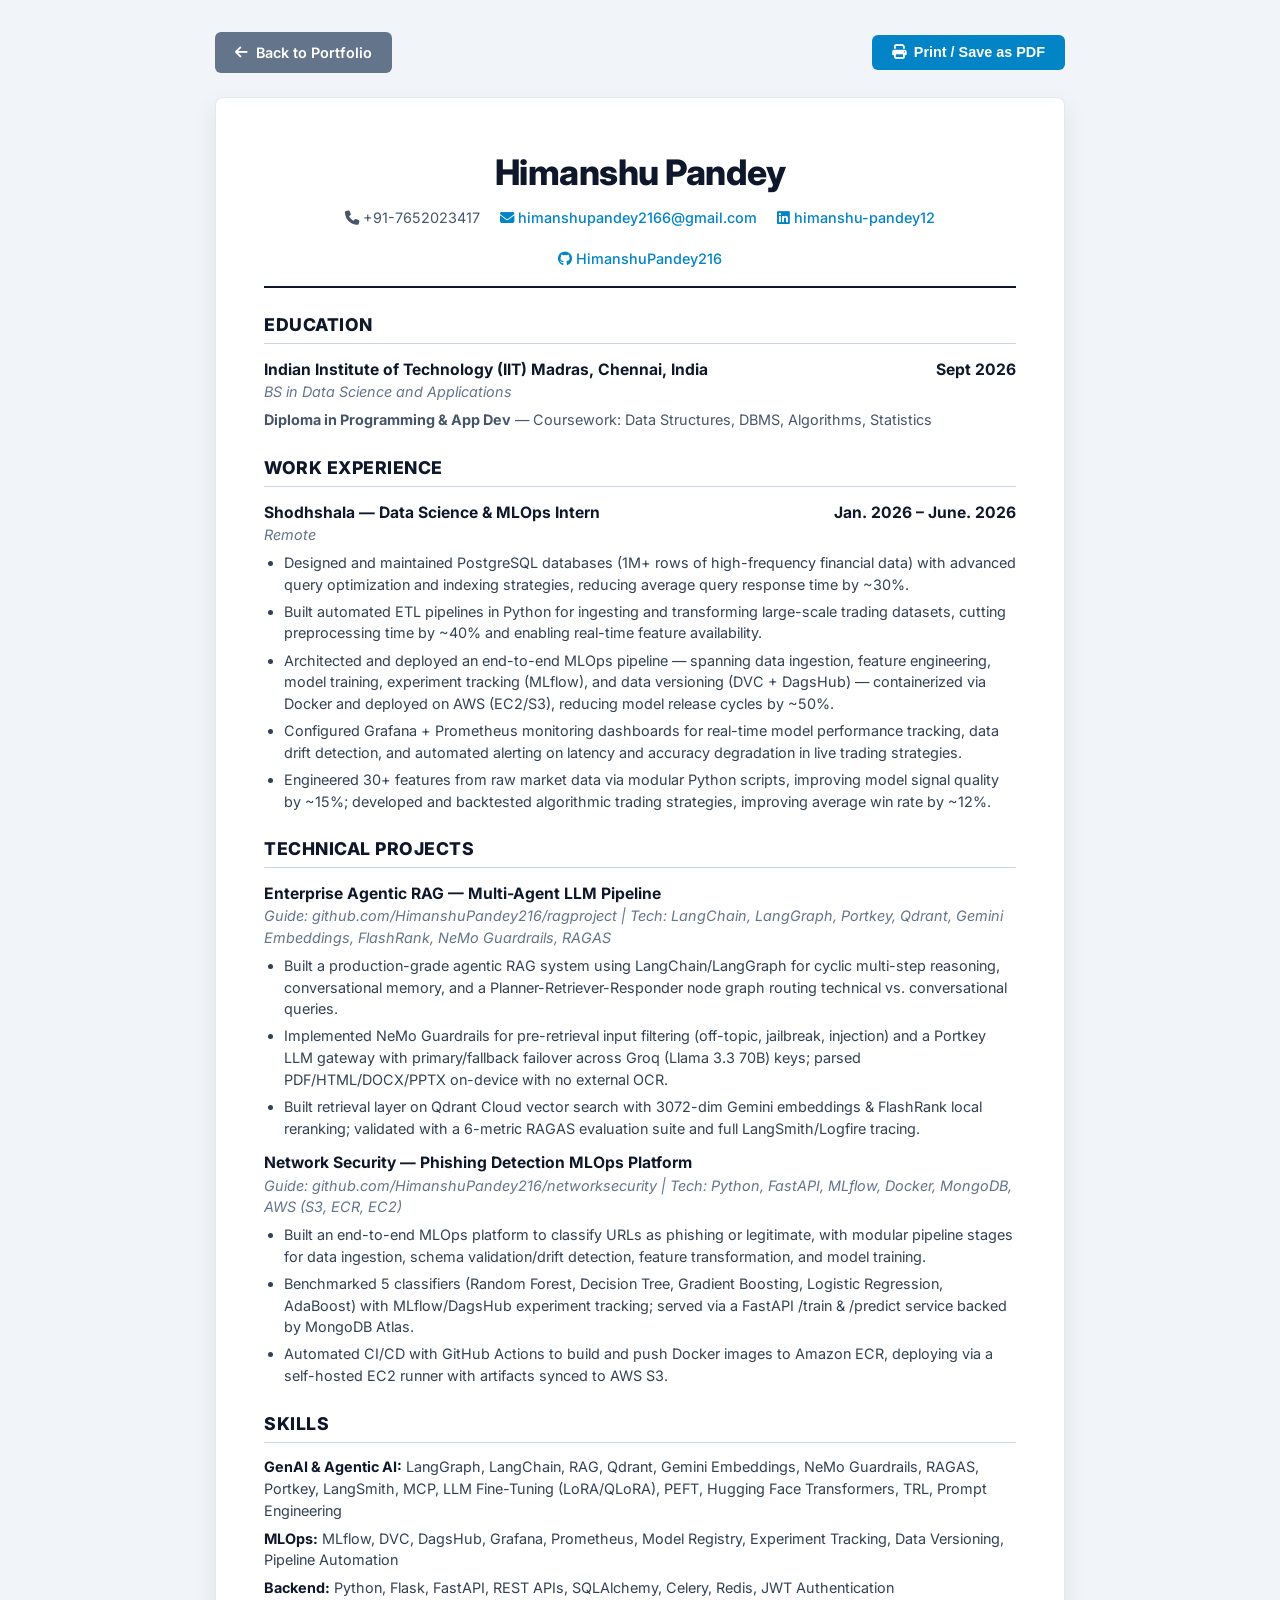
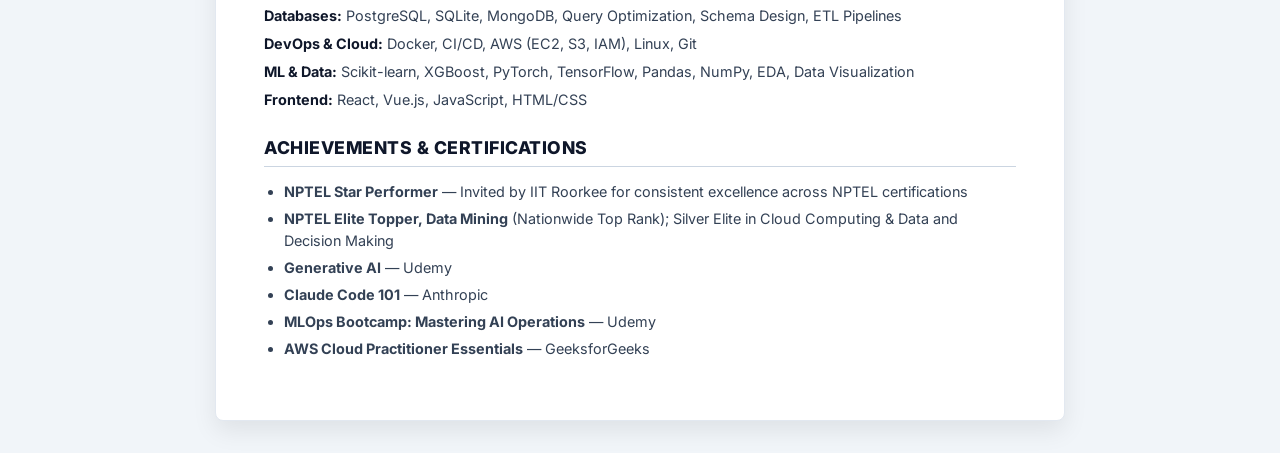
==== assets/resume.html @ 131a30d6 "Initial commit: Himanshu Pandey portfolio & resume" ====
<!DOCTYPE html>
<html lang="en">
<head>
  <meta charset="UTF-8">
  <meta name="viewport" content="width=device-width, initial-scale=1.0">
  <title>Himanshu Pandey - Resume</title>
  <link rel="preconnect" href="https://fonts.googleapis.com">
  <link rel="preconnect" href="https://fonts.gstatic.com" crossorigin>
  <link href="https://fonts.googleapis.com/css2?family=Inter:wght@400;500;600;700;800&display=swap" rel="stylesheet">
  <link rel="stylesheet" href="https://cdnjs.cloudflare.com/ajax/libs/font-awesome/6.5.1/css/all.min.css">
  <style>
    :root {
      --primary: #0f172a;
      --accent: #0284c7;
      --text: #334155;
      --border: #e2e8f0;
    }
    *, *::before, *::after { box-sizing: border-box; margin: 0; padding: 0; }
    body {
      font-family: 'Inter', sans-serif;
      color: var(--text);
      line-height: 1.5;
      background: #f1f5f9;
      padding: 2rem 1rem;
    }
    .page-actions {
      max-width: 850px;
      margin: 0 auto 1.5rem auto;
      display: flex;
      justify-content: space-between;
      align-items: center;
    }
    .btn {
      display: inline-flex;
      align-items: center;
      gap: 0.5rem;
      padding: 0.6rem 1.25rem;
      background: #0284c7;
      color: #ffffff;
      border-radius: 6px;
      text-decoration: none;
      font-weight: 600;
      font-size: 0.9rem;
      border: none;
      cursor: pointer;
    }
    .btn:hover { background: #0369a1; }
    .btn-secondary { background: #64748b; }
    .btn-secondary:hover { background: #475569; }

    .resume-container {
      max-width: 850px;
      margin: 0 auto;
      background: #ffffff;
      padding: 3rem;
      border-radius: 8px;
      box-shadow: 0 10px 25px rgba(0,0,0,0.08);
      border: 1px solid var(--border);
    }
    .header {
      text-align: center;
      border-bottom: 2px solid var(--primary);
      padding-bottom: 1rem;
      margin-bottom: 1.5rem;
    }
    .name {
      font-size: 2.2rem;
      font-weight: 800;
      color: var(--primary);
      letter-spacing: -0.5px;
    }
    .contact-line {
      display: flex;
      justify-content: center;
      flex-wrap: wrap;
      gap: 1.25rem;
      margin-top: 0.5rem;
      font-size: 0.9rem;
      color: #475569;
    }
    .contact-line a { color: #0284c7; text-decoration: none; font-weight: 500; }
    .contact-line a:hover { text-decoration: underline; }

    .section-title {
      font-size: 1.1rem;
      font-weight: 800;
      color: var(--primary);
      text-transform: uppercase;
      letter-spacing: 0.5px;
      border-bottom: 1.5px solid #cbd5e1;
      padding-bottom: 0.3rem;
      margin: 1.5rem 0 0.85rem 0;
    }

    .item-header {
      display: flex;
      justify-content: space-between;
      align-items: baseline;
      font-weight: 700;
      color: var(--primary);
      font-size: 0.98rem;
    }
    .item-sub {
      display: flex;
      justify-content: space-between;
      font-style: italic;
      color: #64748b;
      font-size: 0.9rem;
      margin-bottom: 0.4rem;
    }
    ul {
      padding-left: 1.25rem;
      margin-bottom: 0.75rem;
    }
    li {
      margin-bottom: 0.35rem;
      font-size: 0.9rem;
      color: #334155;
    }
    .skills-row {
      font-size: 0.9rem;
      margin-bottom: 0.4rem;
    }
    .skills-row strong { color: var(--primary); }

    @media print {
      body { background: #fff; padding: 0; }
      .page-actions { display: none; }
      .resume-container { box-shadow: none; border: none; padding: 0; }
    }
  </style>
</head>
<body>

  <div class="page-actions">
    <a href="../index.html" class="btn btn-secondary"><i class="fa-solid fa-arrow-left"></i> Back to Portfolio</a>
    <button onclick="window.print()" class="btn"><i class="fa-solid fa-print"></i> Print / Save as PDF</button>
  </div>

  <div class="resume-container">
    <header class="header">
      <h1 class="name">Himanshu Pandey</h1>
      <div class="contact-line">
        <span><i class="fa-solid fa-phone"></i> +91-7652023417</span>
        <a href="mailto:himanshupandey2166@gmail.com"><i class="fa-solid fa-envelope"></i> himanshupandey2166@gmail.com</a>
        <a href="https://linkedin.com/in/himanshu-pandey12" target="_blank"><i class="fa-brands fa-linkedin"></i> himanshu-pandey12</a>
        <a href="https://github.com/HimanshuPandey216" target="_blank"><i class="fa-brands fa-github"></i> HimanshuPandey216</a>
      </div>
    </header>

    <section>
      <h2 class="section-title">Education</h2>
      <div class="item-header">
        <span>Indian Institute of Technology (IIT) Madras, Chennai, India</span>
        <span>Sept 2026</span>
      </div>
      <div class="item-sub">
        <span>BS in Data Science and Applications</span>
      </div>
      <p style="font-size: 0.9rem; color: #475569;">
        <strong>Diploma in Programming & App Dev</strong> — Coursework: Data Structures, DBMS, Algorithms, Statistics
      </p>
    </section>

    <section>
      <h2 class="section-title">Work Experience</h2>
      <div class="item-header">
        <span>Shodhshala — Data Science & MLOps Intern</span>
        <span>Jan. 2026 – June. 2026</span>
      </div>
      <div class="item-sub">
        <span>Remote</span>
      </div>
      <ul>
        <li>Designed and maintained PostgreSQL databases (1M+ rows of high-frequency financial data) with advanced query optimization and indexing strategies, reducing average query response time by ~30%.</li>
        <li>Built automated ETL pipelines in Python for ingesting and transforming large-scale trading datasets, cutting preprocessing time by ~40% and enabling real-time feature availability.</li>
        <li>Architected and deployed an end-to-end MLOps pipeline — spanning data ingestion, feature engineering, model training, experiment tracking (MLflow), and data versioning (DVC + DagsHub) — containerized via Docker and deployed on AWS (EC2/S3), reducing model release cycles by ~50%.</li>
        <li>Configured Grafana + Prometheus monitoring dashboards for real-time model performance tracking, data drift detection, and automated alerting on latency and accuracy degradation in live trading strategies.</li>
        <li>Engineered 30+ features from raw market data via modular Python scripts, improving model signal quality by ~15%; developed and backtested algorithmic trading strategies, improving average win rate by ~12%.</li>
      </ul>
    </section>

    <section>
      <h2 class="section-title">Technical Projects</h2>
      <div class="item-header">
        <span>Enterprise Agentic RAG — Multi-Agent LLM Pipeline</span>
      </div>
      <div class="item-sub">
        <span>Guide: github.com/HimanshuPandey216/ragproject | Tech: LangChain, LangGraph, Portkey, Qdrant, Gemini Embeddings, FlashRank, NeMo Guardrails, RAGAS</span>
      </div>
      <ul>
        <li>Built a production-grade agentic RAG system using LangChain/LangGraph for cyclic multi-step reasoning, conversational memory, and a Planner-Retriever-Responder node graph routing technical vs. conversational queries.</li>
        <li>Implemented NeMo Guardrails for pre-retrieval input filtering (off-topic, jailbreak, injection) and a Portkey LLM gateway with primary/fallback failover across Groq (Llama 3.3 70B) keys; parsed PDF/HTML/DOCX/PPTX on-device with no external OCR.</li>
        <li>Built retrieval layer on Qdrant Cloud vector search with 3072-dim Gemini embeddings & FlashRank local reranking; validated with a 6-metric RAGAS evaluation suite and full LangSmith/Logfire tracing.</li>
      </ul>

      <div class="item-header" style="margin-top: 0.75rem;">
        <span>Network Security — Phishing Detection MLOps Platform</span>
      </div>
      <div class="item-sub">
        <span>Guide: github.com/HimanshuPandey216/networksecurity | Tech: Python, FastAPI, MLflow, Docker, MongoDB, AWS (S3, ECR, EC2)</span>
      </div>
      <ul>
        <li>Built an end-to-end MLOps platform to classify URLs as phishing or legitimate, with modular pipeline stages for data ingestion, schema validation/drift detection, feature transformation, and model training.</li>
        <li>Benchmarked 5 classifiers (Random Forest, Decision Tree, Gradient Boosting, Logistic Regression, AdaBoost) with MLflow/DagsHub experiment tracking; served via a FastAPI /train & /predict service backed by MongoDB Atlas.</li>
        <li>Automated CI/CD with GitHub Actions to build and push Docker images to Amazon ECR, deploying via a self-hosted EC2 runner with artifacts synced to AWS S3.</li>
      </ul>
    </section>

    <section>
      <h2 class="section-title">Skills</h2>
      <div class="skills-row">
        <strong>GenAI & Agentic AI:</strong> LangGraph, LangChain, RAG, Qdrant, Gemini Embeddings, NeMo Guardrails, RAGAS, Portkey, LangSmith, MCP, LLM Fine-Tuning (LoRA/QLoRA), PEFT, Hugging Face Transformers, TRL, Prompt Engineering
      </div>
      <div class="skills-row">
        <strong>MLOps:</strong> MLflow, DVC, DagsHub, Grafana, Prometheus, Model Registry, Experiment Tracking, Data Versioning, Pipeline Automation
      </div>
      <div class="skills-row">
        <strong>Backend:</strong> Python, Flask, FastAPI, REST APIs, SQLAlchemy, Celery, Redis, JWT Authentication
      </div>
      <div class="skills-row">
        <strong>Databases:</strong> PostgreSQL, SQLite, MongoDB, Query Optimization, Schema Design, ETL Pipelines
      </div>
      <div class="skills-row">
        <strong>DevOps & Cloud:</strong> Docker, CI/CD, AWS (EC2, S3, IAM), Linux, Git
      </div>
      <div class="skills-row">
        <strong>ML & Data:</strong> Scikit-learn, XGBoost, PyTorch, TensorFlow, Pandas, NumPy, EDA, Data Visualization
      </div>
      <div class="skills-row">
        <strong>Frontend:</strong> React, Vue.js, JavaScript, HTML/CSS
      </div>
    </section>

    <section>
      <h2 class="section-title">Achievements & Certifications</h2>
      <ul>
        <li><strong>NPTEL Star Performer</strong> — Invited by IIT Roorkee for consistent excellence across NPTEL certifications</li>
        <li><strong>NPTEL Elite Topper, Data Mining</strong> (Nationwide Top Rank); Silver Elite in Cloud Computing & Data and Decision Making</li>
        <li><strong>Generative AI</strong> — Udemy</li>
        <li><strong>Claude Code 101</strong> — Anthropic</li>
        <li><strong>MLOps Bootcamp: Mastering AI Operations</strong> — Udemy</li>
        <li><strong>AWS Cloud Practitioner Essentials</strong> — GeeksforGeeks</li>
      </ul>
    </section>
  </div>

</body>
</html>
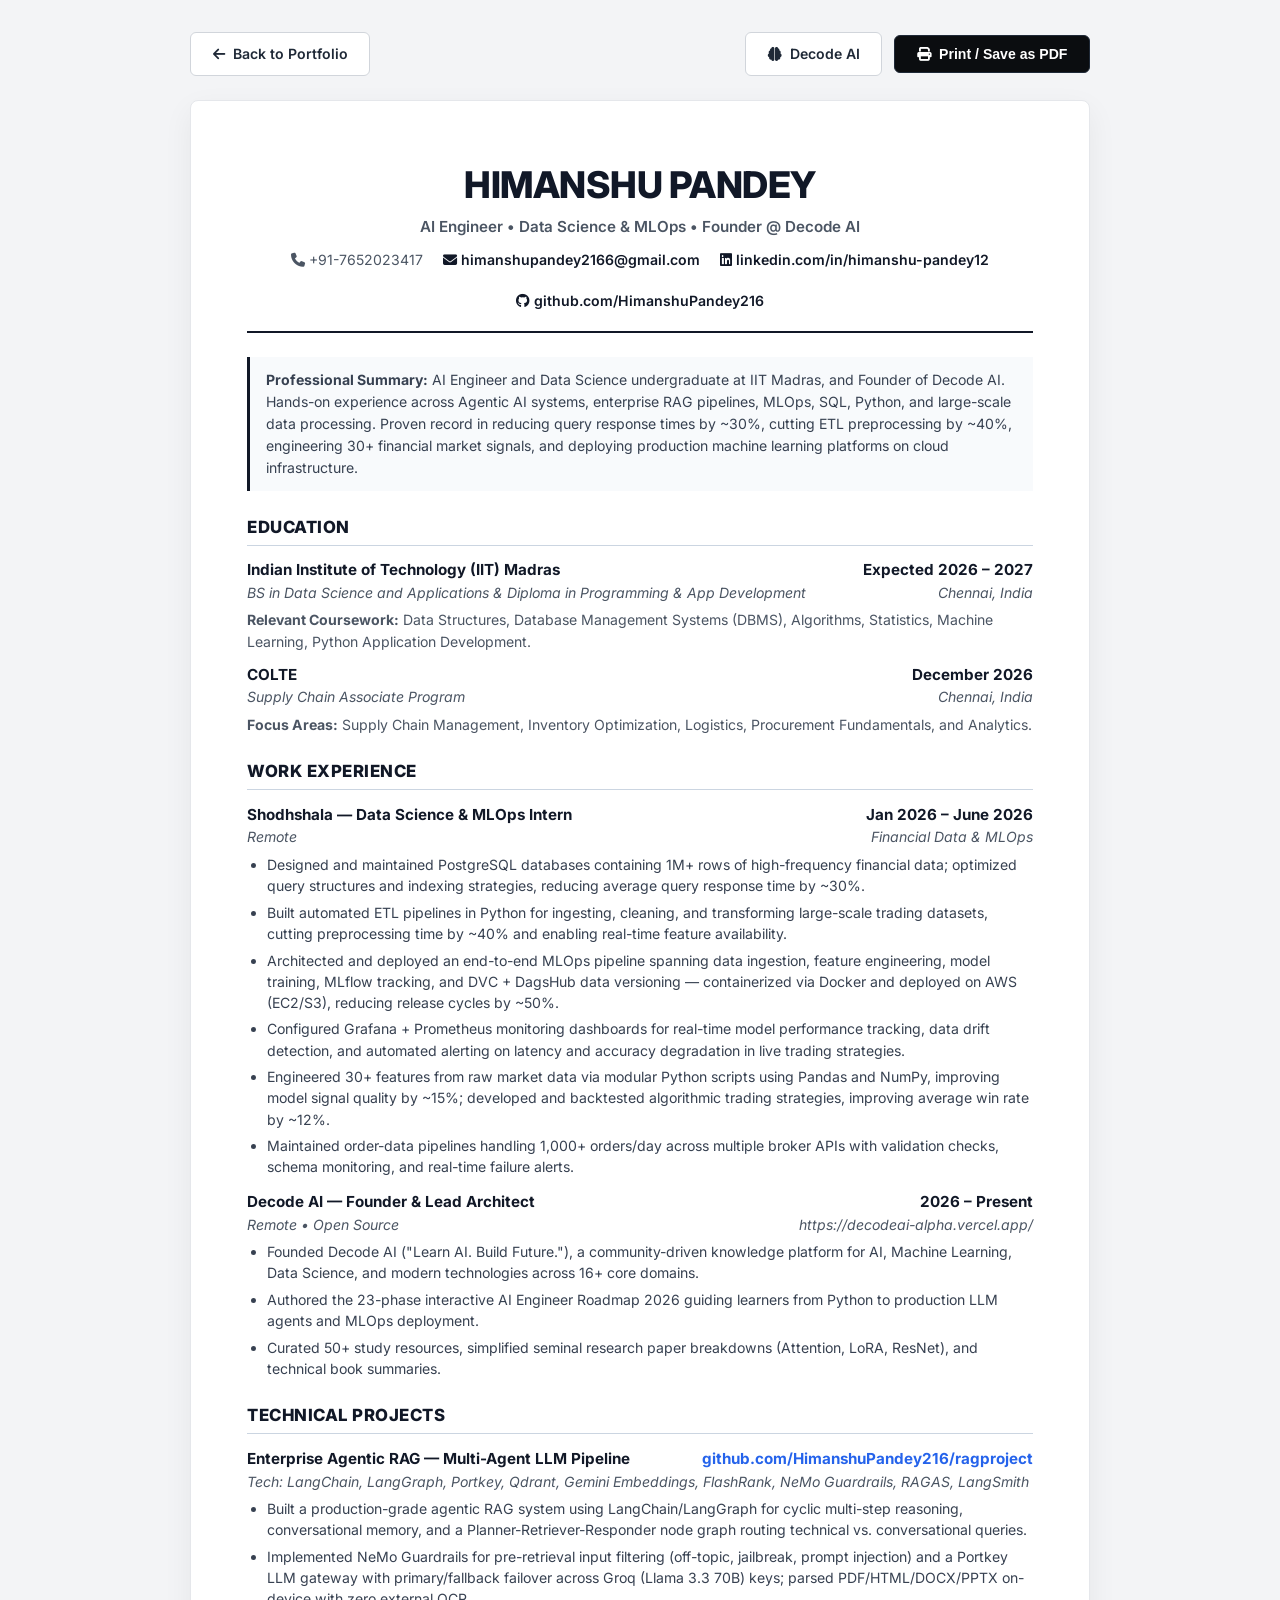
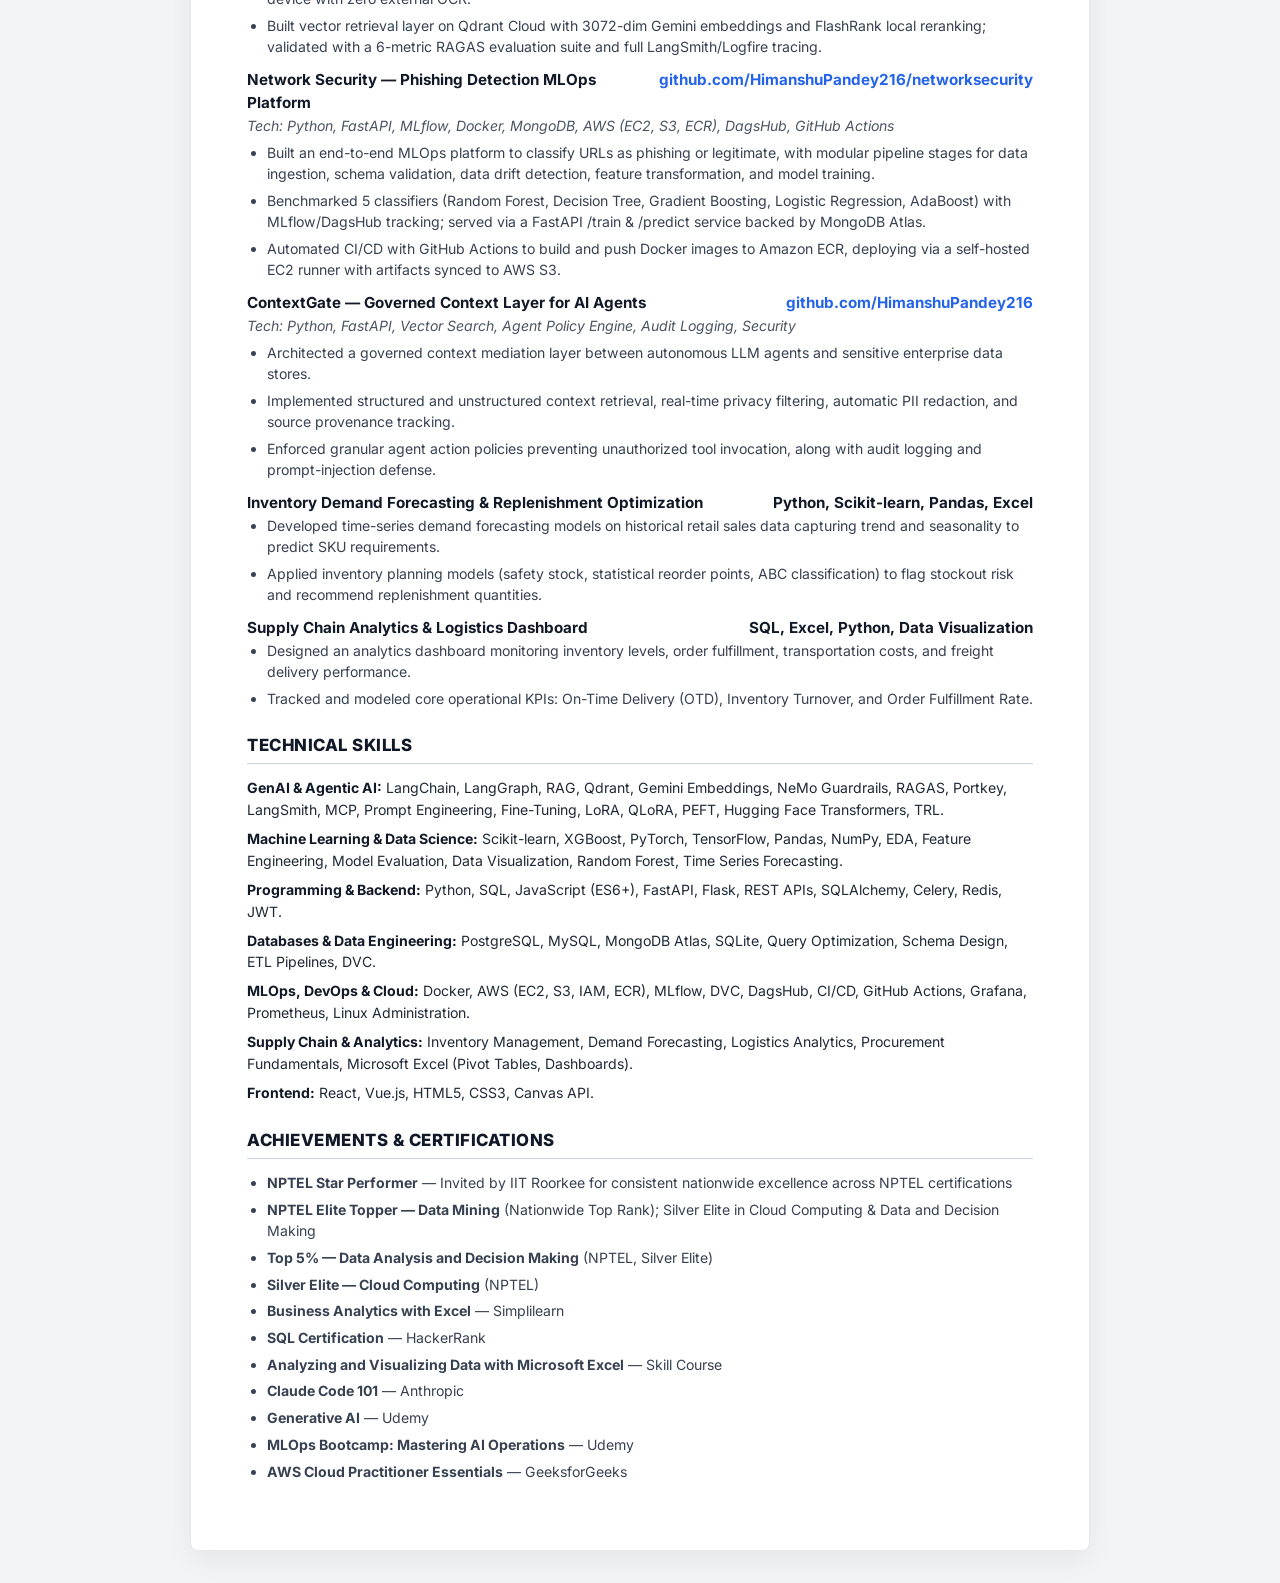
==== commit 94365809: "Complete redesign: Premium Dark Editorial Tech transformation with merged resumes, ContextGate, Supp" ====
--- a/assets/resume.html
+++ b/assets/resume.html
@@ -3,88 +3,109 @@
 <head>
   <meta charset="UTF-8">
   <meta name="viewport" content="width=device-width, initial-scale=1.0">
-  <title>Himanshu Pandey - Resume</title>
+  <title>Himanshu Pandey — Resume | AI Engineer & Data Science</title>
   <link rel="preconnect" href="https://fonts.googleapis.com">
   <link rel="preconnect" href="https://fonts.gstatic.com" crossorigin>
-  <link href="https://fonts.googleapis.com/css2?family=Inter:wght@400;500;600;700;800&display=swap" rel="stylesheet">
+  <link href="https://fonts.googleapis.com/css2?family=Inter:wght@400;500;600;700;800&family=JetBrains+Mono:wght@400;500;600&display=swap" rel="stylesheet">
   <link rel="stylesheet" href="https://cdnjs.cloudflare.com/ajax/libs/font-awesome/6.5.1/css/all.min.css">
   <style>
     :root {
-      --primary: #0f172a;
-      --accent: #0284c7;
-      --text: #334155;
-      --border: #e2e8f0;
+      --primary: #0b0d10;
+      --accent: #2563eb;
+      --text: #1f2937;
+      --text-muted: #4b5563;
+      --border: #e5e7eb;
+      --bg: #f3f4f6;
     }
     *, *::before, *::after { box-sizing: border-box; margin: 0; padding: 0; }
     body {
-      font-family: 'Inter', sans-serif;
+      font-family: 'Inter', -apple-system, BlinkMacSystemFont, sans-serif;
       color: var(--text);
       line-height: 1.5;
-      background: #f1f5f9;
+      background: var(--bg);
       padding: 2rem 1rem;
     }
     .page-actions {
-      max-width: 850px;
+      max-width: 900px;
       margin: 0 auto 1.5rem auto;
       display: flex;
       justify-content: space-between;
       align-items: center;
+      gap: 1rem;
     }
     .btn {
       display: inline-flex;
       align-items: center;
       gap: 0.5rem;
-      padding: 0.6rem 1.25rem;
-      background: #0284c7;
+      padding: 0.65rem 1.35rem;
+      background: #0b0d10;
       color: #ffffff;
       border-radius: 6px;
       text-decoration: none;
       font-weight: 600;
-      font-size: 0.9rem;
-      border: none;
+      font-size: 0.88rem;
+      border: 1px solid #1f2937;
       cursor: pointer;
-    }
-    .btn:hover { background: #0369a1; }
-    .btn-secondary { background: #64748b; }
-    .btn-secondary:hover { background: #475569; }
+      transition: all 0.2s;
+    }
+    .btn:hover { background: #1f2937; }
+    .btn-secondary { background: #ffffff; color: #1f2937; border: 1px solid #d1d5db; }
+    .btn-secondary:hover { background: #f9fafb; border-color: #9ca3af; }
 
     .resume-container {
-      max-width: 850px;
+      max-width: 900px;
       margin: 0 auto;
       background: #ffffff;
-      padding: 3rem;
+      padding: 3.5rem;
       border-radius: 8px;
-      box-shadow: 0 10px 25px rgba(0,0,0,0.08);
+      box-shadow: 0 10px 30px rgba(0,0,0,0.06);
       border: 1px solid var(--border);
     }
     .header {
       text-align: center;
-      border-bottom: 2px solid var(--primary);
-      padding-bottom: 1rem;
+      border-bottom: 2px solid #111827;
+      padding-bottom: 1.25rem;
       margin-bottom: 1.5rem;
     }
     .name {
-      font-size: 2.2rem;
+      font-size: 2.3rem;
       font-weight: 800;
-      color: var(--primary);
+      color: #111827;
       letter-spacing: -0.5px;
+      text-transform: uppercase;
+    }
+    .tagline-sub {
+      font-size: 0.95rem;
+      font-weight: 600;
+      color: #4b5563;
+      margin-top: 0.25rem;
     }
     .contact-line {
       display: flex;
       justify-content: center;
       flex-wrap: wrap;
       gap: 1.25rem;
-      margin-top: 0.5rem;
-      font-size: 0.9rem;
-      color: #475569;
-    }
-    .contact-line a { color: #0284c7; text-decoration: none; font-weight: 500; }
-    .contact-line a:hover { text-decoration: underline; }
+      margin-top: 0.65rem;
+      font-size: 0.88rem;
+      color: #4b5563;
+    }
+    .contact-line a { color: #111827; text-decoration: none; font-weight: 600; }
+    .contact-line a:hover { text-decoration: underline; color: #2563eb; }
+
+    .summary-box {
+      background: #f8fafc;
+      border-left: 3px solid #111827;
+      padding: 0.75rem 1rem;
+      font-size: 0.88rem;
+      color: #374151;
+      margin-bottom: 1.5rem;
+      line-height: 1.55;
+    }
 
     .section-title {
-      font-size: 1.1rem;
+      font-size: 1.05rem;
       font-weight: 800;
-      color: var(--primary);
+      color: #111827;
       text-transform: uppercase;
       letter-spacing: 0.5px;
       border-bottom: 1.5px solid #cbd5e1;
@@ -97,15 +118,15 @@
       justify-content: space-between;
       align-items: baseline;
       font-weight: 700;
-      color: var(--primary);
-      font-size: 0.98rem;
+      color: #111827;
+      font-size: 0.95rem;
     }
     .item-sub {
       display: flex;
       justify-content: space-between;
       font-style: italic;
-      color: #64748b;
-      font-size: 0.9rem;
+      color: #4b5563;
+      font-size: 0.88rem;
       margin-bottom: 0.4rem;
     }
     ul {
@@ -114,14 +135,16 @@
     }
     li {
       margin-bottom: 0.35rem;
-      font-size: 0.9rem;
-      color: #334155;
+      font-size: 0.88rem;
+      color: #374151;
+      line-height: 1.5;
     }
     .skills-row {
-      font-size: 0.9rem;
-      margin-bottom: 0.4rem;
-    }
-    .skills-row strong { color: var(--primary); }
+      font-size: 0.88rem;
+      margin-bottom: 0.45rem;
+      line-height: 1.55;
+    }
+    .skills-row strong { color: #111827; }
 
     @media print {
       body { background: #fff; padding: 0; }
@@ -134,31 +157,54 @@
 
   <div class="page-actions">
     <a href="../index.html" class="btn btn-secondary"><i class="fa-solid fa-arrow-left"></i> Back to Portfolio</a>
-    <button onclick="window.print()" class="btn"><i class="fa-solid fa-print"></i> Print / Save as PDF</button>
+    <div>
+      <a href="https://decodeai-alpha.vercel.app/" target="_blank" class="btn btn-secondary" style="margin-right: 0.5rem;">
+        <i class="fa-solid fa-brain"></i> Decode AI
+      </a>
+      <button onclick="window.print()" class="btn"><i class="fa-solid fa-print"></i> Print / Save as PDF</button>
+    </div>
   </div>
 
   <div class="resume-container">
     <header class="header">
       <h1 class="name">Himanshu Pandey</h1>
+      <div class="tagline-sub">AI Engineer • Data Science & MLOps • Founder @ Decode AI</div>
       <div class="contact-line">
         <span><i class="fa-solid fa-phone"></i> +91-7652023417</span>
         <a href="mailto:himanshupandey2166@gmail.com"><i class="fa-solid fa-envelope"></i> himanshupandey2166@gmail.com</a>
-        <a href="https://linkedin.com/in/himanshu-pandey12" target="_blank"><i class="fa-brands fa-linkedin"></i> himanshu-pandey12</a>
-        <a href="https://github.com/HimanshuPandey216" target="_blank"><i class="fa-brands fa-github"></i> HimanshuPandey216</a>
+        <a href="https://linkedin.com/in/himanshu-pandey12" target="_blank"><i class="fa-brands fa-linkedin"></i> linkedin.com/in/himanshu-pandey12</a>
+        <a href="https://github.com/HimanshuPandey216" target="_blank"><i class="fa-brands fa-github"></i> github.com/HimanshuPandey216</a>
       </div>
     </header>
+
+    <div class="summary-box">
+      <strong>Professional Summary:</strong> AI Engineer and Data Science undergraduate at IIT Madras, and Founder of Decode AI. Hands-on experience across Agentic AI systems, enterprise RAG pipelines, MLOps, SQL, Python, and large-scale data processing. Proven record in reducing query response times by ~30%, cutting ETL preprocessing by ~40%, engineering 30+ financial market signals, and deploying production machine learning platforms on cloud infrastructure.
+    </div>
 
     <section>
       <h2 class="section-title">Education</h2>
       <div class="item-header">
-        <span>Indian Institute of Technology (IIT) Madras, Chennai, India</span>
-        <span>Sept 2026</span>
-      </div>
-      <div class="item-sub">
-        <span>BS in Data Science and Applications</span>
-      </div>
-      <p style="font-size: 0.9rem; color: #475569;">
-        <strong>Diploma in Programming & App Dev</strong> — Coursework: Data Structures, DBMS, Algorithms, Statistics
+        <span>Indian Institute of Technology (IIT) Madras</span>
+        <span>Expected 2026 – 2027</span>
+      </div>
+      <div class="item-sub">
+        <span>BS in Data Science and Applications & Diploma in Programming & App Development</span>
+        <span>Chennai, India</span>
+      </div>
+      <p style="font-size: 0.88rem; color: #4b5563; margin-bottom: 0.75rem;">
+        <strong>Relevant Coursework:</strong> Data Structures, Database Management Systems (DBMS), Algorithms, Statistics, Machine Learning, Python Application Development.
+      </p>
+
+      <div class="item-header">
+        <span>COLTE</span>
+        <span>December 2026</span>
+      </div>
+      <div class="item-sub">
+        <span>Supply Chain Associate Program</span>
+        <span>Chennai, India</span>
+      </div>
+      <p style="font-size: 0.88rem; color: #4b5563;">
+        <strong>Focus Areas:</strong> Supply Chain Management, Inventory Optimization, Logistics, Procurement Fundamentals, and Analytics.
       </p>
     </section>
 
@@ -166,79 +212,134 @@
       <h2 class="section-title">Work Experience</h2>
       <div class="item-header">
         <span>Shodhshala — Data Science & MLOps Intern</span>
-        <span>Jan. 2026 – June. 2026</span>
+        <span>Jan 2026 – June 2026</span>
       </div>
       <div class="item-sub">
         <span>Remote</span>
-      </div>
-      <ul>
-        <li>Designed and maintained PostgreSQL databases (1M+ rows of high-frequency financial data) with advanced query optimization and indexing strategies, reducing average query response time by ~30%.</li>
-        <li>Built automated ETL pipelines in Python for ingesting and transforming large-scale trading datasets, cutting preprocessing time by ~40% and enabling real-time feature availability.</li>
-        <li>Architected and deployed an end-to-end MLOps pipeline — spanning data ingestion, feature engineering, model training, experiment tracking (MLflow), and data versioning (DVC + DagsHub) — containerized via Docker and deployed on AWS (EC2/S3), reducing model release cycles by ~50%.</li>
+        <span>Financial Data & MLOps</span>
+      </div>
+      <ul>
+        <li>Designed and maintained PostgreSQL databases containing 1M+ rows of high-frequency financial data; optimized query structures and indexing strategies, reducing average query response time by ~30%.</li>
+        <li>Built automated ETL pipelines in Python for ingesting, cleaning, and transforming large-scale trading datasets, cutting preprocessing time by ~40% and enabling real-time feature availability.</li>
+        <li>Architected and deployed an end-to-end MLOps pipeline spanning data ingestion, feature engineering, model training, MLflow tracking, and DVC + DagsHub data versioning — containerized via Docker and deployed on AWS (EC2/S3), reducing release cycles by ~50%.</li>
         <li>Configured Grafana + Prometheus monitoring dashboards for real-time model performance tracking, data drift detection, and automated alerting on latency and accuracy degradation in live trading strategies.</li>
-        <li>Engineered 30+ features from raw market data via modular Python scripts, improving model signal quality by ~15%; developed and backtested algorithmic trading strategies, improving average win rate by ~12%.</li>
+        <li>Engineered 30+ features from raw market data via modular Python scripts using Pandas and NumPy, improving model signal quality by ~15%; developed and backtested algorithmic trading strategies, improving average win rate by ~12%.</li>
+        <li>Maintained order-data pipelines handling 1,000+ orders/day across multiple broker APIs with validation checks, schema monitoring, and real-time failure alerts.</li>
+      </ul>
+
+      <div class="item-header" style="margin-top: 0.85rem;">
+        <span>Decode AI — Founder & Lead Architect</span>
+        <span>2026 – Present</span>
+      </div>
+      <div class="item-sub">
+        <span>Remote • Open Source</span>
+        <span>https://decodeai-alpha.vercel.app/</span>
+      </div>
+      <ul>
+        <li>Founded Decode AI ("Learn AI. Build Future."), a community-driven knowledge platform for AI, Machine Learning, Data Science, and modern technologies across 16+ core domains.</li>
+        <li>Authored the 23-phase interactive AI Engineer Roadmap 2026 guiding learners from Python to production LLM agents and MLOps deployment.</li>
+        <li>Curated 50+ study resources, simplified seminal research paper breakdowns (Attention, LoRA, ResNet), and technical book summaries.</li>
       </ul>
     </section>
 
     <section>
       <h2 class="section-title">Technical Projects</h2>
+
       <div class="item-header">
         <span>Enterprise Agentic RAG — Multi-Agent LLM Pipeline</span>
-      </div>
-      <div class="item-sub">
-        <span>Guide: github.com/HimanshuPandey216/ragproject | Tech: LangChain, LangGraph, Portkey, Qdrant, Gemini Embeddings, FlashRank, NeMo Guardrails, RAGAS</span>
+        <span><a href="https://github.com/HimanshuPandey216/ragproject" target="_blank" style="color: #2563eb; text-decoration: none;">github.com/HimanshuPandey216/ragproject</a></span>
+      </div>
+      <div class="item-sub">
+        <span>Tech: LangChain, LangGraph, Portkey, Qdrant, Gemini Embeddings, FlashRank, NeMo Guardrails, RAGAS, LangSmith</span>
       </div>
       <ul>
         <li>Built a production-grade agentic RAG system using LangChain/LangGraph for cyclic multi-step reasoning, conversational memory, and a Planner-Retriever-Responder node graph routing technical vs. conversational queries.</li>
-        <li>Implemented NeMo Guardrails for pre-retrieval input filtering (off-topic, jailbreak, injection) and a Portkey LLM gateway with primary/fallback failover across Groq (Llama 3.3 70B) keys; parsed PDF/HTML/DOCX/PPTX on-device with no external OCR.</li>
-        <li>Built retrieval layer on Qdrant Cloud vector search with 3072-dim Gemini embeddings & FlashRank local reranking; validated with a 6-metric RAGAS evaluation suite and full LangSmith/Logfire tracing.</li>
+        <li>Implemented NeMo Guardrails for pre-retrieval input filtering (off-topic, jailbreak, prompt injection) and a Portkey LLM gateway with primary/fallback failover across Groq (Llama 3.3 70B) keys; parsed PDF/HTML/DOCX/PPTX on-device with zero external OCR.</li>
+        <li>Built vector retrieval layer on Qdrant Cloud with 3072-dim Gemini embeddings and FlashRank local reranking; validated with a 6-metric RAGAS evaluation suite and full LangSmith/Logfire tracing.</li>
       </ul>
 
       <div class="item-header" style="margin-top: 0.75rem;">
         <span>Network Security — Phishing Detection MLOps Platform</span>
-      </div>
-      <div class="item-sub">
-        <span>Guide: github.com/HimanshuPandey216/networksecurity | Tech: Python, FastAPI, MLflow, Docker, MongoDB, AWS (S3, ECR, EC2)</span>
-      </div>
-      <ul>
-        <li>Built an end-to-end MLOps platform to classify URLs as phishing or legitimate, with modular pipeline stages for data ingestion, schema validation/drift detection, feature transformation, and model training.</li>
-        <li>Benchmarked 5 classifiers (Random Forest, Decision Tree, Gradient Boosting, Logistic Regression, AdaBoost) with MLflow/DagsHub experiment tracking; served via a FastAPI /train & /predict service backed by MongoDB Atlas.</li>
+        <span><a href="https://github.com/HimanshuPandey216/networksecurity" target="_blank" style="color: #2563eb; text-decoration: none;">github.com/HimanshuPandey216/networksecurity</a></span>
+      </div>
+      <div class="item-sub">
+        <span>Tech: Python, FastAPI, MLflow, Docker, MongoDB, AWS (EC2, S3, ECR), DagsHub, GitHub Actions</span>
+      </div>
+      <ul>
+        <li>Built an end-to-end MLOps platform to classify URLs as phishing or legitimate, with modular pipeline stages for data ingestion, schema validation, data drift detection, feature transformation, and model training.</li>
+        <li>Benchmarked 5 classifiers (Random Forest, Decision Tree, Gradient Boosting, Logistic Regression, AdaBoost) with MLflow/DagsHub tracking; served via a FastAPI /train & /predict service backed by MongoDB Atlas.</li>
         <li>Automated CI/CD with GitHub Actions to build and push Docker images to Amazon ECR, deploying via a self-hosted EC2 runner with artifacts synced to AWS S3.</li>
       </ul>
-    </section>
-
-    <section>
-      <h2 class="section-title">Skills</h2>
-      <div class="skills-row">
-        <strong>GenAI & Agentic AI:</strong> LangGraph, LangChain, RAG, Qdrant, Gemini Embeddings, NeMo Guardrails, RAGAS, Portkey, LangSmith, MCP, LLM Fine-Tuning (LoRA/QLoRA), PEFT, Hugging Face Transformers, TRL, Prompt Engineering
-      </div>
-      <div class="skills-row">
-        <strong>MLOps:</strong> MLflow, DVC, DagsHub, Grafana, Prometheus, Model Registry, Experiment Tracking, Data Versioning, Pipeline Automation
-      </div>
-      <div class="skills-row">
-        <strong>Backend:</strong> Python, Flask, FastAPI, REST APIs, SQLAlchemy, Celery, Redis, JWT Authentication
-      </div>
-      <div class="skills-row">
-        <strong>Databases:</strong> PostgreSQL, SQLite, MongoDB, Query Optimization, Schema Design, ETL Pipelines
-      </div>
-      <div class="skills-row">
-        <strong>DevOps & Cloud:</strong> Docker, CI/CD, AWS (EC2, S3, IAM), Linux, Git
-      </div>
-      <div class="skills-row">
-        <strong>ML & Data:</strong> Scikit-learn, XGBoost, PyTorch, TensorFlow, Pandas, NumPy, EDA, Data Visualization
-      </div>
-      <div class="skills-row">
-        <strong>Frontend:</strong> React, Vue.js, JavaScript, HTML/CSS
+
+      <div class="item-header" style="margin-top: 0.75rem;">
+        <span>ContextGate — Governed Context Layer for AI Agents</span>
+        <span><a href="https://github.com/HimanshuPandey216" target="_blank" style="color: #2563eb; text-decoration: none;">github.com/HimanshuPandey216</a></span>
+      </div>
+      <div class="item-sub">
+        <span>Tech: Python, FastAPI, Vector Search, Agent Policy Engine, Audit Logging, Security</span>
+      </div>
+      <ul>
+        <li>Architected a governed context mediation layer between autonomous LLM agents and sensitive enterprise data stores.</li>
+        <li>Implemented structured and unstructured context retrieval, real-time privacy filtering, automatic PII redaction, and source provenance tracking.</li>
+        <li>Enforced granular agent action policies preventing unauthorized tool invocation, along with audit logging and prompt-injection defense.</li>
+      </ul>
+
+      <div class="item-header" style="margin-top: 0.75rem;">
+        <span>Inventory Demand Forecasting & Replenishment Optimization</span>
+        <span>Python, Scikit-learn, Pandas, Excel</span>
+      </div>
+      <ul>
+        <li>Developed time-series demand forecasting models on historical retail sales data capturing trend and seasonality to predict SKU requirements.</li>
+        <li>Applied inventory planning models (safety stock, statistical reorder points, ABC classification) to flag stockout risk and recommend replenishment quantities.</li>
+      </ul>
+
+      <div class="item-header" style="margin-top: 0.75rem;">
+        <span>Supply Chain Analytics & Logistics Dashboard</span>
+        <span>SQL, Excel, Python, Data Visualization</span>
+      </div>
+      <ul>
+        <li>Designed an analytics dashboard monitoring inventory levels, order fulfillment, transportation costs, and freight delivery performance.</li>
+        <li>Tracked and modeled core operational KPIs: On-Time Delivery (OTD), Inventory Turnover, and Order Fulfillment Rate.</li>
+      </ul>
+    </section>
+
+    <section>
+      <h2 class="section-title">Technical Skills</h2>
+      <div class="skills-row">
+        <strong>GenAI & Agentic AI:</strong> LangChain, LangGraph, RAG, Qdrant, Gemini Embeddings, NeMo Guardrails, RAGAS, Portkey, LangSmith, MCP, Prompt Engineering, Fine-Tuning, LoRA, QLoRA, PEFT, Hugging Face Transformers, TRL.
+      </div>
+      <div class="skills-row">
+        <strong>Machine Learning & Data Science:</strong> Scikit-learn, XGBoost, PyTorch, TensorFlow, Pandas, NumPy, EDA, Feature Engineering, Model Evaluation, Data Visualization, Random Forest, Time Series Forecasting.
+      </div>
+      <div class="skills-row">
+        <strong>Programming & Backend:</strong> Python, SQL, JavaScript (ES6+), FastAPI, Flask, REST APIs, SQLAlchemy, Celery, Redis, JWT.
+      </div>
+      <div class="skills-row">
+        <strong>Databases & Data Engineering:</strong> PostgreSQL, MySQL, MongoDB Atlas, SQLite, Query Optimization, Schema Design, ETL Pipelines, DVC.
+      </div>
+      <div class="skills-row">
+        <strong>MLOps, DevOps & Cloud:</strong> Docker, AWS (EC2, S3, IAM, ECR), MLflow, DVC, DagsHub, CI/CD, GitHub Actions, Grafana, Prometheus, Linux Administration.
+      </div>
+      <div class="skills-row">
+        <strong>Supply Chain & Analytics:</strong> Inventory Management, Demand Forecasting, Logistics Analytics, Procurement Fundamentals, Microsoft Excel (Pivot Tables, Dashboards).
+      </div>
+      <div class="skills-row">
+        <strong>Frontend:</strong> React, Vue.js, HTML5, CSS3, Canvas API.
       </div>
     </section>
 
     <section>
       <h2 class="section-title">Achievements & Certifications</h2>
       <ul>
-        <li><strong>NPTEL Star Performer</strong> — Invited by IIT Roorkee for consistent excellence across NPTEL certifications</li>
-        <li><strong>NPTEL Elite Topper, Data Mining</strong> (Nationwide Top Rank); Silver Elite in Cloud Computing & Data and Decision Making</li>
+        <li><strong>NPTEL Star Performer</strong> — Invited by IIT Roorkee for consistent nationwide excellence across NPTEL certifications</li>
+        <li><strong>NPTEL Elite Topper — Data Mining</strong> (Nationwide Top Rank); Silver Elite in Cloud Computing & Data and Decision Making</li>
+        <li><strong>Top 5% — Data Analysis and Decision Making</strong> (NPTEL, Silver Elite)</li>
+        <li><strong>Silver Elite — Cloud Computing</strong> (NPTEL)</li>
+        <li><strong>Business Analytics with Excel</strong> — Simplilearn</li>
+        <li><strong>SQL Certification</strong> — HackerRank</li>
+        <li><strong>Analyzing and Visualizing Data with Microsoft Excel</strong> — Skill Course</li>
+        <li><strong>Claude Code 101</strong> — Anthropic</li>
         <li><strong>Generative AI</strong> — Udemy</li>
-        <li><strong>Claude Code 101</strong> — Anthropic</li>
         <li><strong>MLOps Bootcamp: Mastering AI Operations</strong> — Udemy</li>
         <li><strong>AWS Cloud Practitioner Essentials</strong> — GeeksforGeeks</li>
       </ul>
